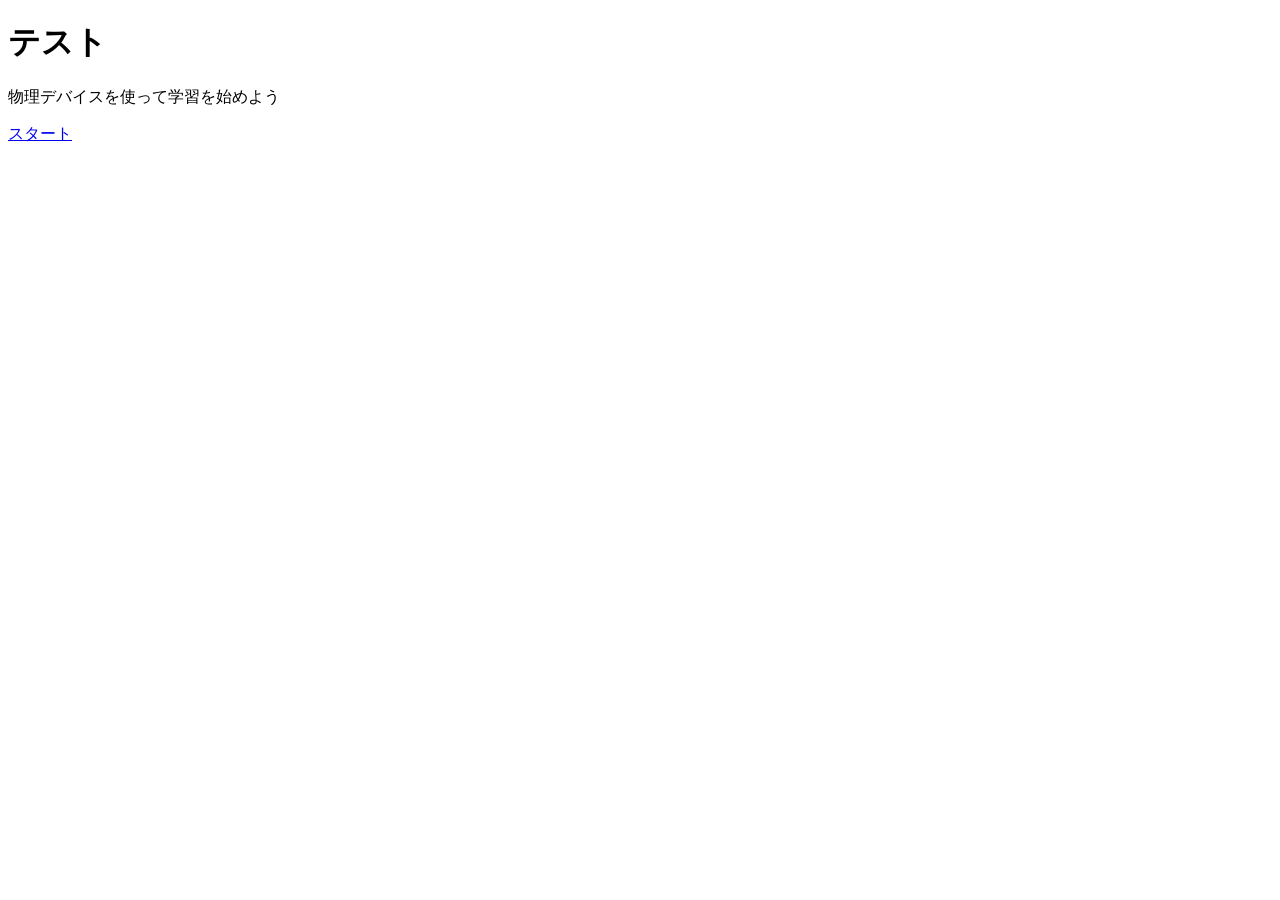
==== index.html @ 62dd3e09 "Update index.html" ====
<!DOCTYPE html>
<html lang="ja">
<head>
    <meta charset="UTF-8">
    <meta name="viewport" content="width=device-width, initial-scale=1.0">
    <base href="/physical-learning-app/">
    <title>スタート</title>

    <link rel="stylesheet" href="assets/css/index.css">
</head>
<body>
    <main class="start-container">
        <h1>テスト</h1>

        <p class="start-description">
            物理デバイスを使って学習を始めよう
        </p>

        <a class="start-button" href="pages/start.html">
            スタート
        </a>
    </main>
</body>
</html>
---- assets/css/index.css ----
/* ==========================================================================
   全体の基本スタイル
   ========================================================================== */
body {
    font-family: "Helvetica Neue", Arial, "Hiragino Kaku Gothic ProN", "Hiragino Sans", Meiryo, sans-serif;
    background-color: #f4f7f9;
    color: #333333;
    margin: 0;
    min-height: 100vh;

    display: flex;
    justify-content: center;
    align-items: center;
}

/* ==========================================================================
   スタート画面全体
   ========================================================================== */
.start-container {
    width: 100%;
    max-width: 500px;
    padding: 40px 30px;
    box-sizing: border-box;
    text-align: center;
}

/* ==========================================================================
   タイトル
   ========================================================================== */
h1 {
    font-size: 36px;
    color: #1a365d;
    margin: 0 0 16px;
}

/* タイトル下の説明文 */
.start-description {
    font-size: 16px;
    color: #4a5568;
    margin-bottom: 40px;
    line-height: 1.7;
}

/* ==========================================================================
   スタートボタン
   ========================================================================== */
.start-button {
    display: inline-block;
    width: 100%;
    max-width: 300px;

    background-color: #3182ce;
    color: #ffffff;

    padding: 14px 24px;
    border-radius: 6px;

    font-size: 18px;
    font-weight: bold;
    text-decoration: none;

    box-sizing: border-box;
    cursor: pointer;

    transition:
        background-color 0.2s,
        transform 0.1s,
        box-shadow 0.2s;
}

/* マウスを乗せたとき */
.start-button:hover {
    background-color: #2b6cb0;
    box-shadow: 0 4px 12px rgba(49, 130, 206, 0.25);
}

/* クリックした瞬間 */
.start-button:active {
    transform: scale(0.98);
}
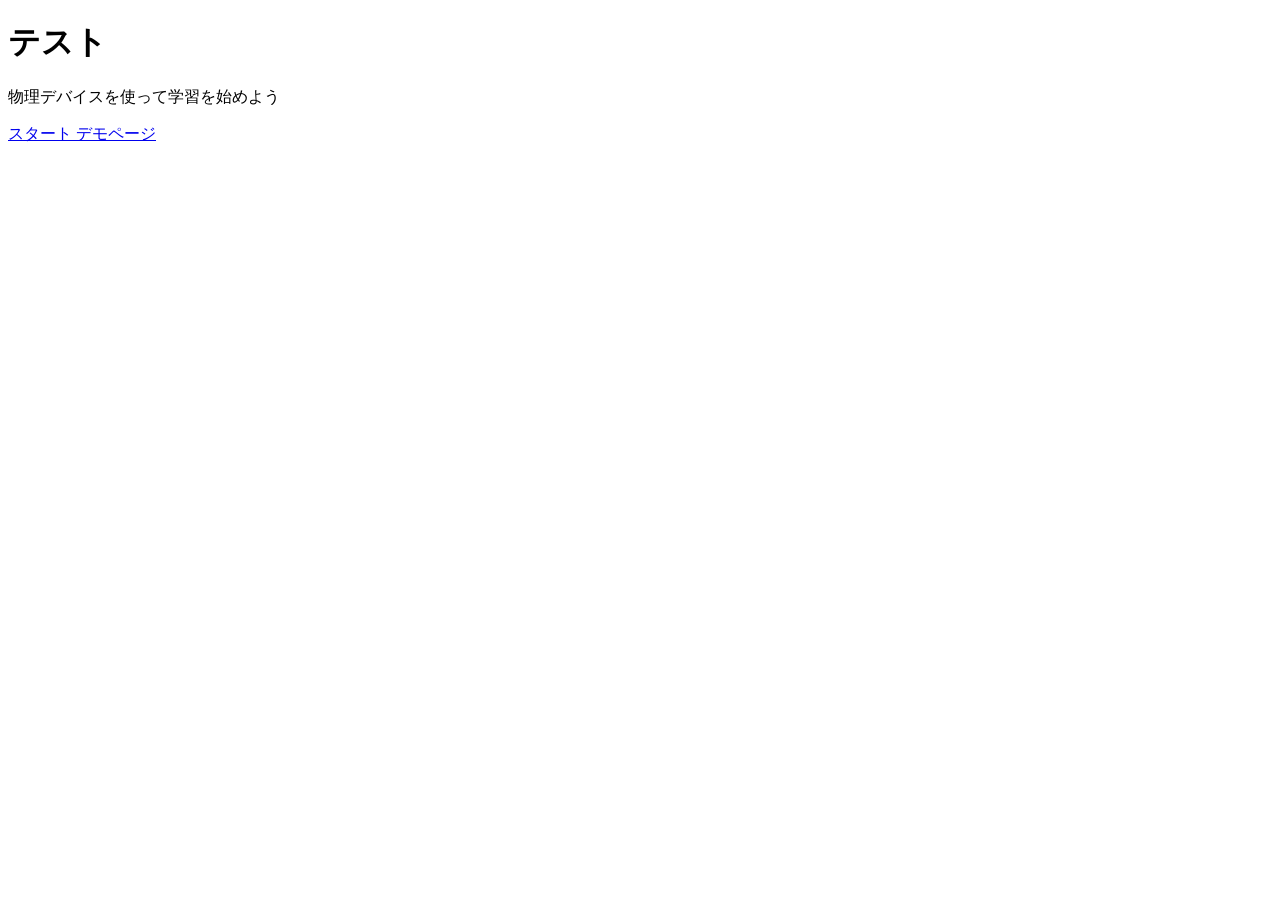
==== commit d8694a60: "Add demo page link to index.html" ====
--- a/index.html
+++ b/index.html
@@ -19,6 +19,10 @@
         <a class="start-button" href="pages/start.html">
             スタート
         </a>
+
+        <a class="demo-page" href="pages/demo.html">
+            デモページ
+        </a>
     </main>
 </body>
 </html>
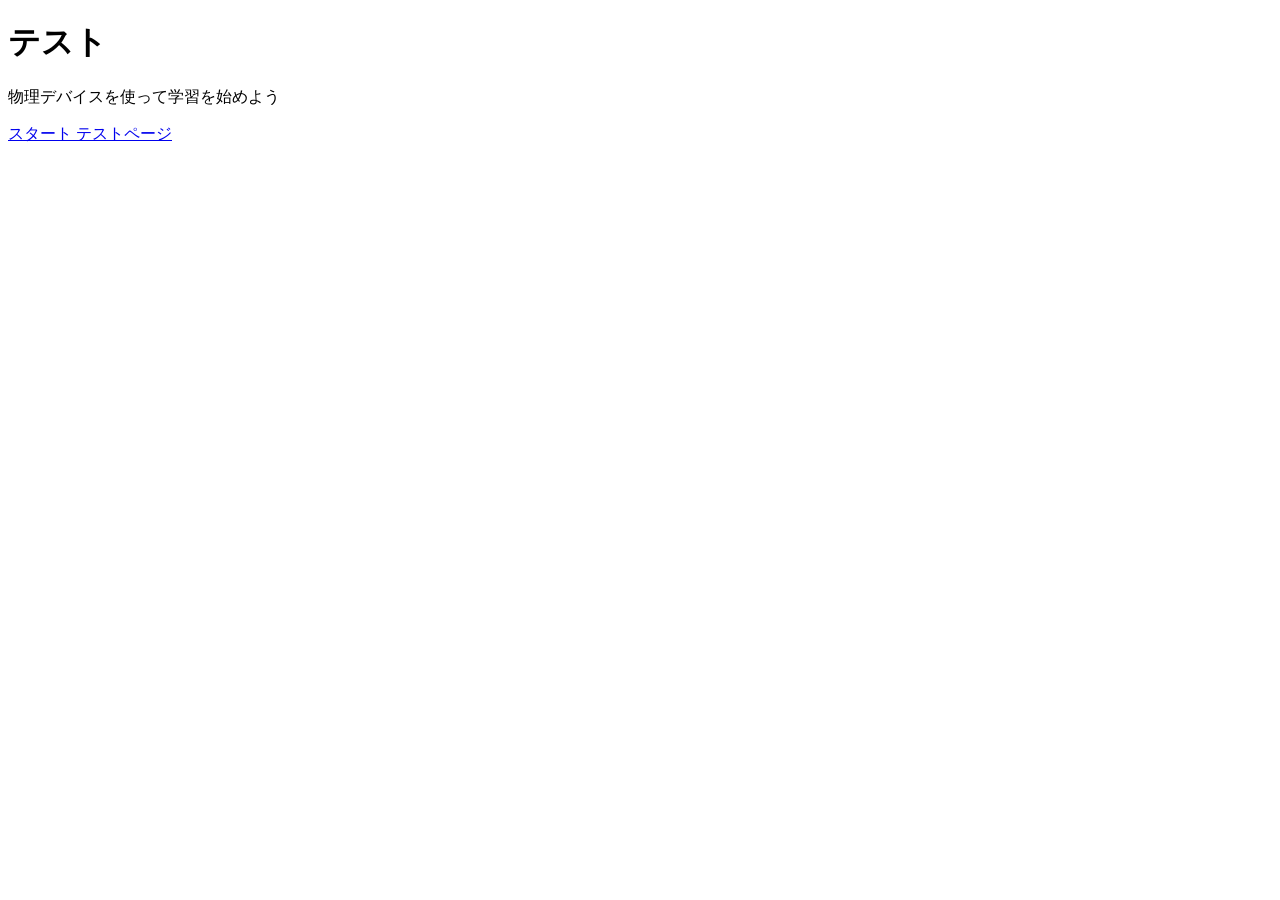
==== commit 66b30095: "Rename demo-page link to test-page" ====
--- a/index.html
+++ b/index.html
@@ -20,8 +20,8 @@
             スタート
         </a>
 
-        <a class="demo-page" href="pages/demo.html">
-            デモページ
+        <a class="test-page" href="pages/test.html">
+            テストページ
         </a>
     </main>
 </body>
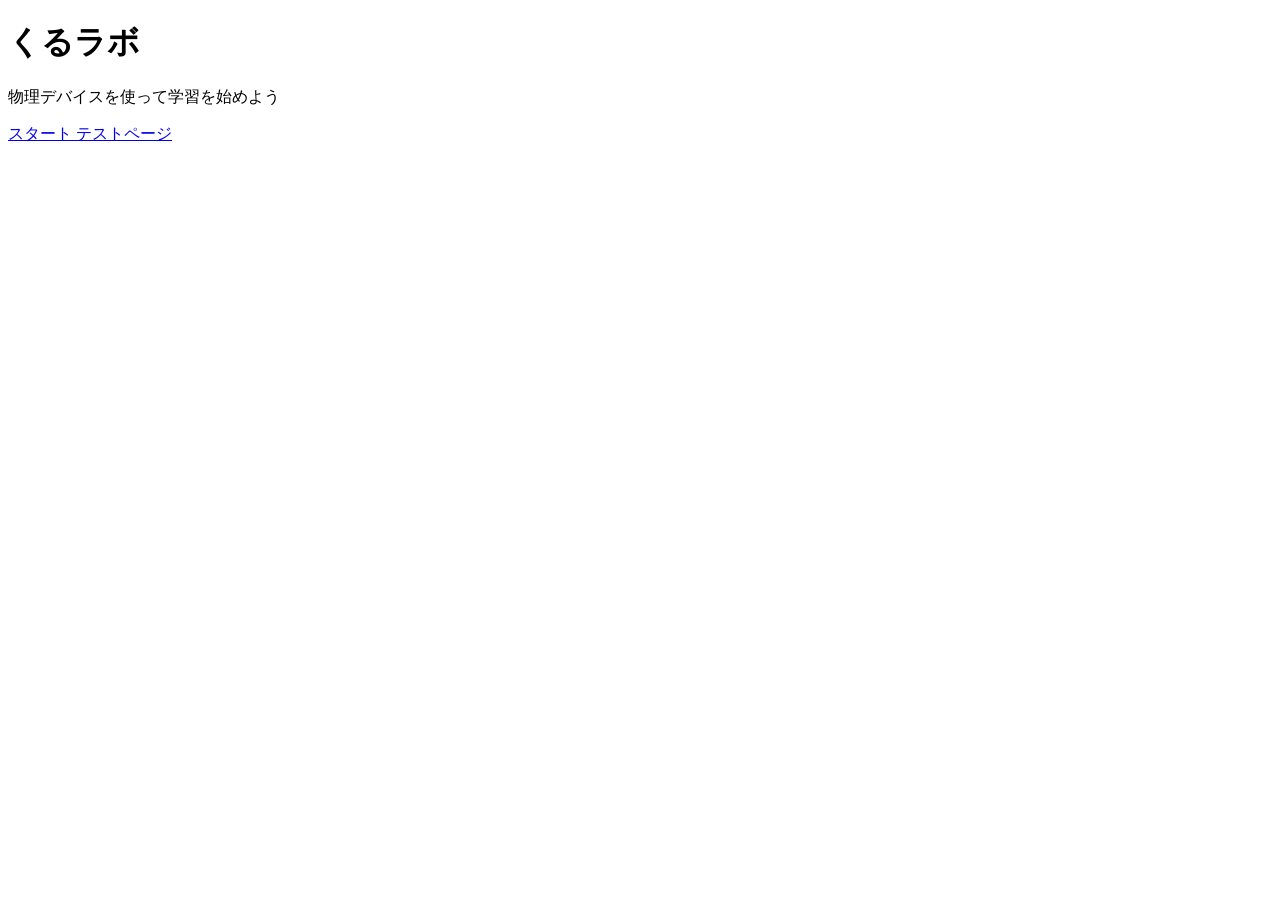
==== commit 1d4d0929: "Change header text from 'テスト' to 'くるラボ'" ====
--- a/index.html
+++ b/index.html
@@ -10,13 +10,13 @@
 </head>
 <body>
     <main class="start-container">
-        <h1>テスト</h1>
+        <h1>くるラボ</h1>
 
         <p class="start-description">
             物理デバイスを使って学習を始めよう
         </p>
 
-        <a class="start-button" href="pages/start.html">
+        <a class="start-button" href="pages/select.html">
             スタート
         </a>
 
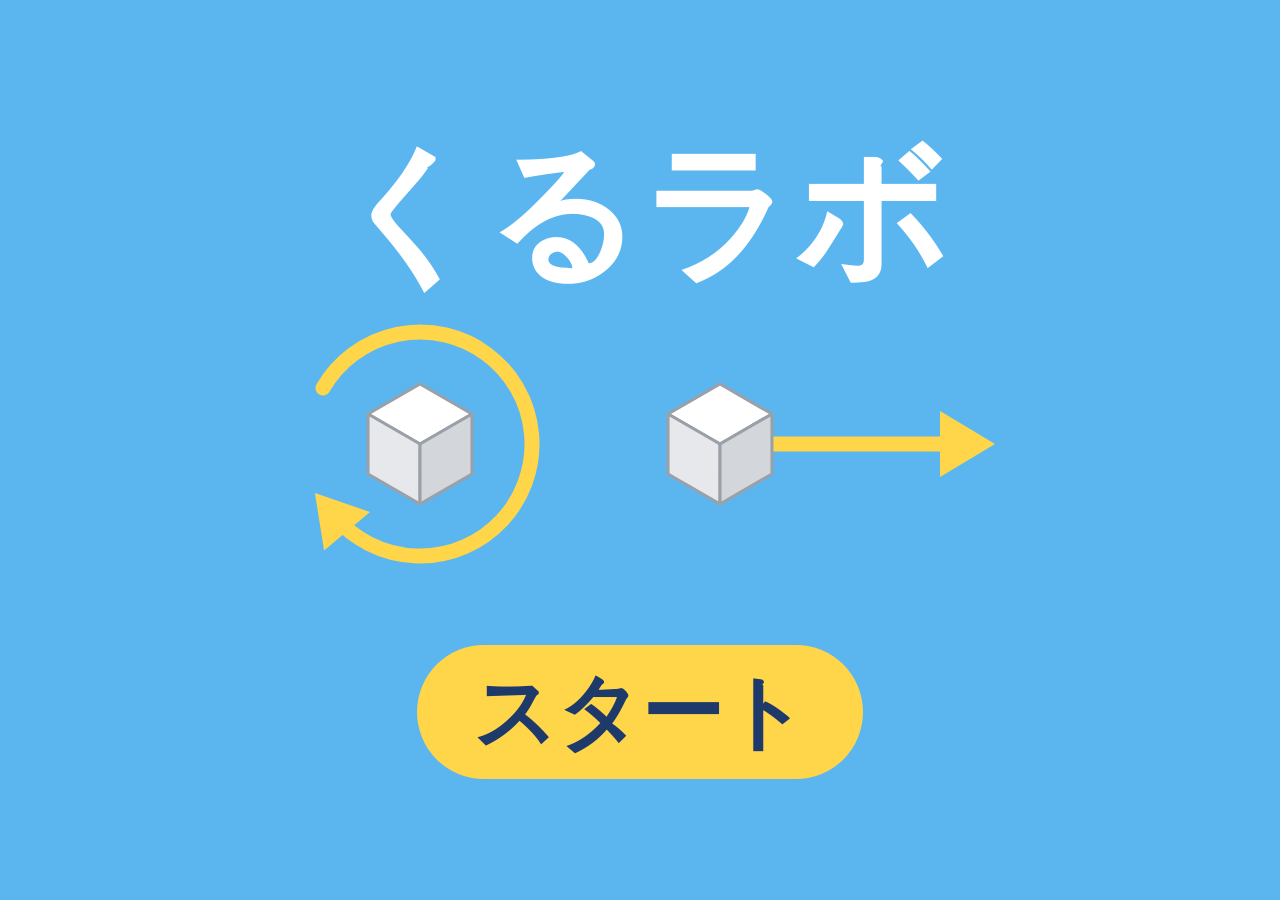
==== commit 33810987: "Add initial HTML structure with SVG and script" ====
--- a/index.html
+++ b/index.html
@@ -1,28 +1,190 @@
 <!DOCTYPE html>
 <html lang="ja">
 <head>
-    <meta charset="UTF-8">
-    <meta name="viewport" content="width=device-width, initial-scale=1.0">
-    <base href="/physical-learning-app/">
-    <title>スタート</title>
-
-    <link rel="stylesheet" href="assets/css/index.css">
+<meta charset="UTF-8">
+<meta name="viewport" content="width=device-width, initial-scale=1">
+<title>くるラボ</title>
+<style>
+  /* 余白をなくして、画面いっぱいにSVGを表示する */
+  html, body { margin: 0; height: 100%; overflow: hidden; }
+  svg { display: block; width: 100vw; height: 100vh; }
+</style>
 </head>
 <body>
-    <main class="start-container">
-        <h1>くるラボ</h1>
+<svg id="screen" xmlns="http://www.w3.org/2000/svg"></svg>
 
-        <p class="start-description">
-            物理デバイスを使って学習を始めよう
-        </p>
+<script>
+/* ============================================================
+   設定(ここの数字・色だけ変えればOK)
+   座標は 1280×800 の仮想キャンバス上の位置。
+   x は右へ、y は下へ増える。中央は (640, 400)。
+   ============================================================ */
+const CONFIG = {
+  canvas: { w: 1280, h: 800 },          // 仮想キャンバスの大きさ(比率を変えたいときだけ)
 
-        <a class="start-button" href="pages/select.html">
-            スタート
-        </a>
+  colors: {
+    background:  '#5BB6F0',             // 背景色
+    title:       '#FFFFFF',             // タイトル文字
+    arrow:       '#FFD54A',             // 矢印(回転・移動の両方)
+    button:      '#FFD54A',             // ボタンの色
+    buttonText:  '#1E3A6B',             // ボタン文字
+    cubeTop:     '#FFFFFF',             // 立方体の上面
+    cubeLeft:    '#E6E8EB',             // 立方体の左面
+    cubeRight:   '#D3D6DB',             // 立方体の右面
+    cubeStroke:  '#9AA0A8'              // 立方体の輪郭線
+  },
 
-        <a class="test-page" href="pages/test.html">
-            テストページ
-        </a>
-    </main>
+  title: {
+    text: 'くるラボ',
+    x: 640, y: 164,                     // 文字の中心位置
+    size: 150,                          // 文字サイズ
+    weight: 700,                        // 太さ
+    font: "'Hiragino Maru Gothic ProN','Yu Gothic','Meiryo',sans-serif"
+  },
+
+  button: {
+    text: 'スタート',
+    x: 640, y: 662,                     // ボタンの中心位置
+    w: 446, h: 134,                     // 幅と高さ(角丸は高さの半分で自動)
+    textSize: 82                        // 文字サイズ
+  },
+
+  rotate: {                             // 左:立方体を囲む回転の矢印
+    x: 420, y: 394,                     // 立方体の中心位置(矢印の円もここが中心)
+    cubeSize: 60,                       // 立方体の大きさ
+    arcRadius: 112,                     // 回転矢印の円の半径
+    arcStart: -150,                     // 矢印の始まりの角度(度。-90が真上)
+    arcSweep: 290,                      // 矢印が回る角度(度。時計回り)
+    lineWidth: 15,                      // 矢印の線の太さ
+    headSize: 50                        // 矢じりの大きさ
+  },
+
+  move: {                               // 右:立方体が重なる移動の矢印
+    x1: 700, x2: 940, y: 394,           // 線の始点x、終点x、高さy(始点は立方体の下に隠れる位置)
+    cubeX: 720,                         // 立方体の中心x(高さは y と同じ)
+    cubeSize: 60,                       // 立方体の大きさ
+    lineWidth: 15,                      // 矢印の線の太さ
+    headSize: 55                        // 矢じりの大きさ
+  },
+
+  cubeStrokeWidth: 3                    // 立方体の輪郭線の太さ
+};
+
+/* ============================================================
+   以下は描画処理(通常は触らなくてOK)
+   ============================================================ */
+const C = CONFIG;
+const NS = 'http://www.w3.org/2000/svg';
+const svg = document.getElementById('screen');
+
+/* SVG要素を作って属性をつけ、親に追加する小さな道具 */
+function el(name, attrs, parent) {
+  const e = document.createElementNS(NS, name);
+  for (const k in attrs) e.setAttribute(k, attrs[k]);
+  if (parent) parent.appendChild(e);
+  return e;
+}
+const rad = deg => deg * Math.PI / 180;               // 度→ラジアン
+const pts = arr => arr.map(p => p.join(',')).join(' '); // 座標配列→points文字列
+
+/* 背景:ページ全体の背景色を設定(画面比率が違っても余白が同じ色になる) */
+document.body.style.background = C.colors.background;
+svg.setAttribute('viewBox', `0 0 ${C.canvas.w} ${C.canvas.h}`);
+svg.setAttribute('preserveAspectRatio', 'xMidYMid meet');
+
+/* 立方体:中心(cx,cy)、大きさs。正六角形を3つのひし形(上・左・右)に分けて描く */
+function drawCube(parent, cx, cy, s) {
+  const k = Math.sqrt(3) / 2;
+  const top = [cx, cy - s], ur = [cx + s * k, cy - s / 2], lr = [cx + s * k, cy + s / 2];
+  const bottom = [cx, cy + s], ll = [cx - s * k, cy + s / 2], ul = [cx - s * k, cy - s / 2];
+  const c = [cx, cy];
+  const common = {
+    stroke: C.colors.cubeStroke,
+    'stroke-width': C.cubeStrokeWidth,
+    'stroke-linejoin': 'round'
+  };
+  el('polygon', { points: pts([top, ur, c, ul]),     fill: C.colors.cubeTop,   ...common }, parent);
+  el('polygon', { points: pts([ul, c, bottom, ll]),  fill: C.colors.cubeLeft,  ...common }, parent);
+  el('polygon', { points: pts([c, ur, lr, bottom]),  fill: C.colors.cubeRight, ...common }, parent);
+}
+
+/* タイトル */
+(function drawTitle() {
+  const t = C.title;
+  const e = el('text', {
+    x: t.x, y: t.y,
+    'text-anchor': 'middle', 'dominant-baseline': 'central',
+    fill: C.colors.title,
+    'font-size': t.size, 'font-weight': t.weight, 'font-family': t.font
+  }, svg);
+  e.textContent = t.text;
+})();
+
+/* 左:回転の矢印(円弧+矢じり)と、その中心の立方体 */
+(function drawRotate() {
+  const r = C.rotate, col = C.colors.arrow;
+  const g = el('g', {}, svg);
+  const a0 = rad(r.arcStart), a1 = rad(r.arcStart + r.arcSweep);
+  const sx = r.x + r.arcRadius * Math.cos(a0), sy = r.y + r.arcRadius * Math.sin(a0);
+  const ex = r.x + r.arcRadius * Math.cos(a1), ey = r.y + r.arcRadius * Math.sin(a1);
+  const large = r.arcSweep > 180 ? 1 : 0;
+  /* 円弧(時計回り) */
+  el('path', {
+    d: `M ${sx} ${sy} A ${r.arcRadius} ${r.arcRadius} 0 ${large} 1 ${ex} ${ey}`,
+    fill: 'none', stroke: col, 'stroke-width': r.lineWidth, 'stroke-linecap': 'round'
+  }, g);
+  /* 矢じり:終点での接線方向(進む向き)と法線方向(横幅)から三角形を作る */
+  const tx = -Math.sin(a1), ty = Math.cos(a1);
+  const nx =  Math.cos(a1), ny = Math.sin(a1);
+  const h = r.headSize;
+  const tip = [ex + tx * h * 0.6, ey + ty * h * 0.6];
+  const bc  = [ex - tx * h * 0.4, ey - ty * h * 0.4];
+  el('polygon', {
+    points: pts([tip, [bc[0] + nx * h * 0.6, bc[1] + ny * h * 0.6], [bc[0] - nx * h * 0.6, bc[1] - ny * h * 0.6]]),
+    fill: col
+  }, g);
+  /* 立方体は最後に描いて、矢印より手前に出す */
+  drawCube(g, r.x, r.y, r.cubeSize);
+})();
+
+/* 右:移動の矢印(線+矢じり)と、始点側に重ねた立方体 */
+(function drawMove() {
+  const m = C.move, col = C.colors.arrow;
+  const g = el('g', {}, svg);
+  el('line', {
+    x1: m.x1, y1: m.y, x2: m.x2, y2: m.y,
+    stroke: col, 'stroke-width': m.lineWidth, 'stroke-linecap': 'round'
+  }, g);
+  const h = m.headSize;
+  el('polygon', {
+    points: pts([[m.x2 + h, m.y], [m.x2, m.y - h * 0.6], [m.x2, m.y + h * 0.6]]),
+    fill: col
+  }, g);
+  drawCube(g, m.cubeX, m.y, m.cubeSize);
+})();
+
+/* スタートボタン:角丸の長方形+文字。クリックで onStart() が呼ばれる */
+(function drawButton() {
+  const b = C.button;
+  const g = el('g', { style: 'cursor:pointer' }, svg);
+  el('rect', {
+    x: b.x - b.w / 2, y: b.y - b.h / 2, width: b.w, height: b.h,
+    rx: b.h / 2, fill: C.colors.button
+  }, g);
+  const t = el('text', {
+    x: b.x, y: b.y,
+    'text-anchor': 'middle', 'dominant-baseline': 'central',
+    fill: C.colors.buttonText,
+    'font-size': b.textSize, 'font-weight': 700, 'font-family': C.title.font
+  }, g);
+  t.textContent = b.text;
+  g.addEventListener('click', onStart);
+})();
+
+/* スタートを押したときの処理(画面遷移などはここに書く) */
+function onStart() {
+  console.log('start');
+}
+</script>
 </body>
 </html>
